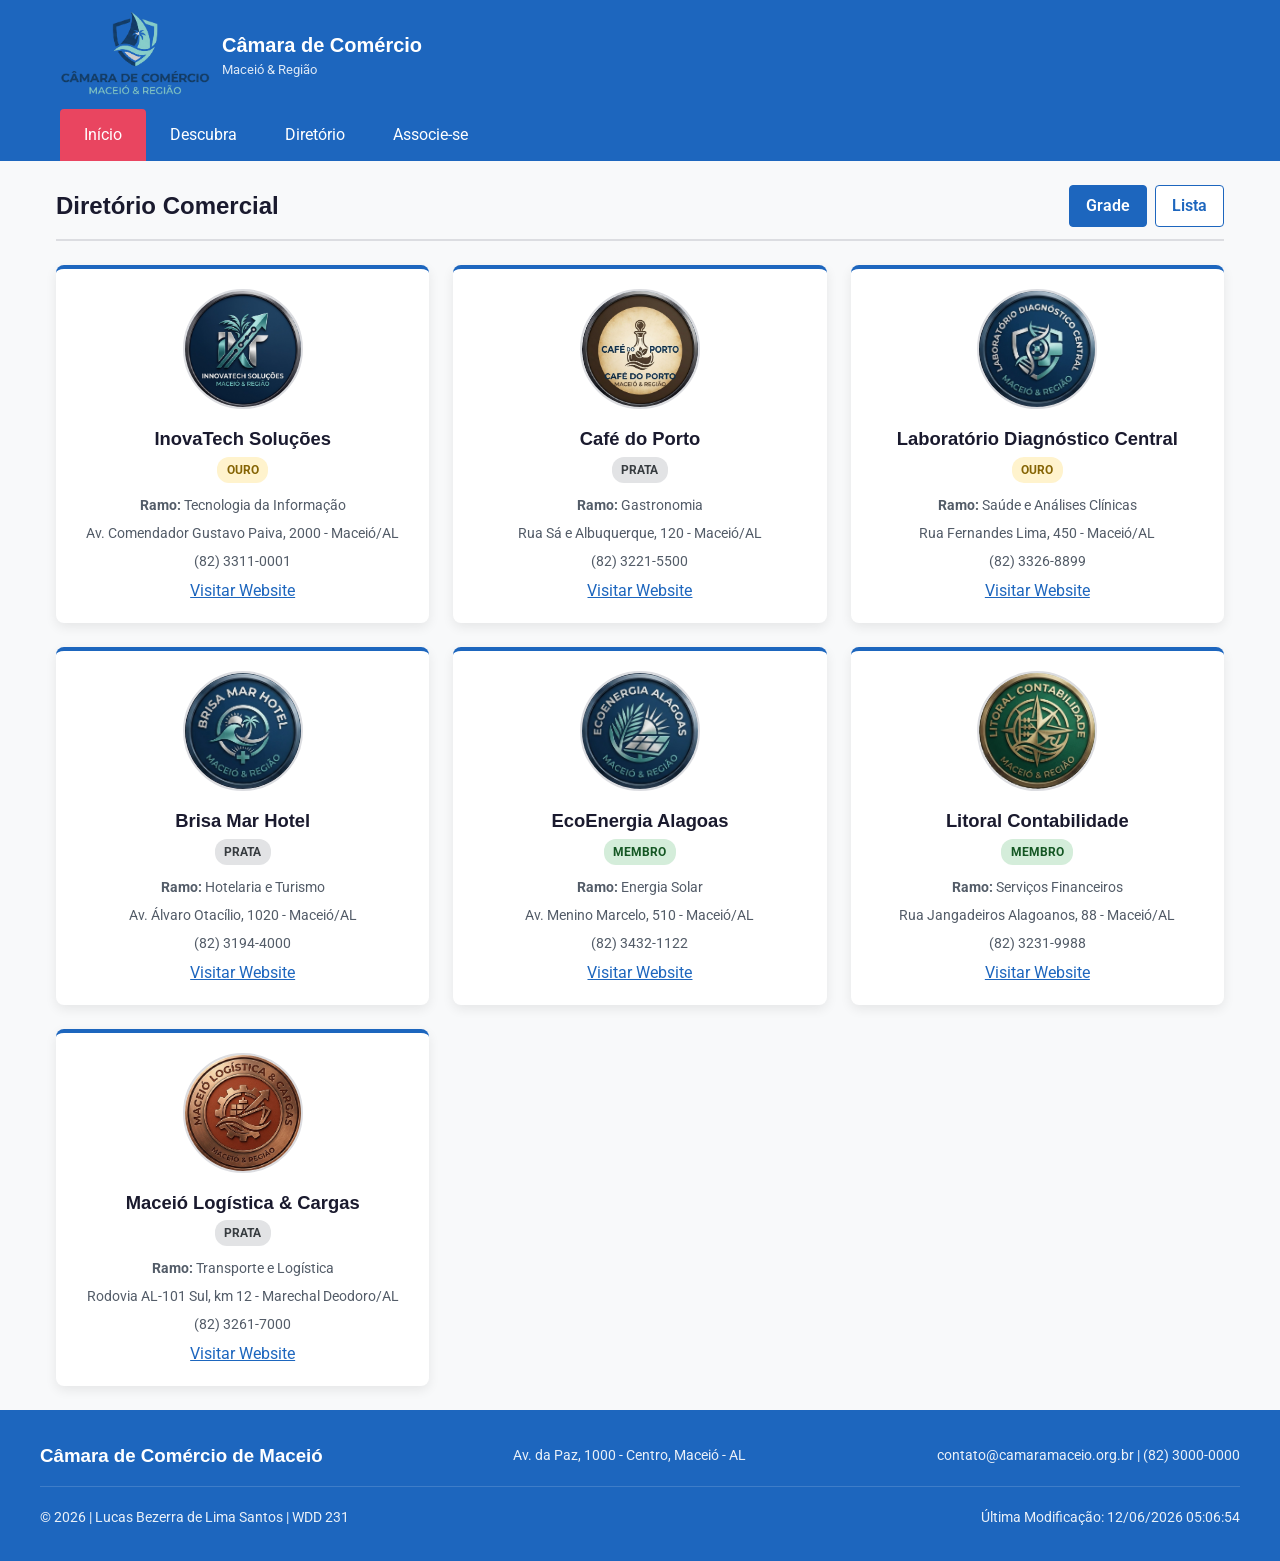
==== camara/index.html @ 441f1b88 "css atualização" ====
<!DOCTYPE html>
<html lang="pt-BR">
<head>
  <meta charset="UTF-8">
  <meta name="viewport" content="width=device-width, initial-scale=1.0">
  <title>Diretório de Membros | Câmara de Comércio de Maceió</title>
  <meta name="description" content="Guia e diretório oficial das empresas associadas à Câmara de Comércio de Maceió. Conheça nossos membros nos níveis Ouro, Prata e Membro.">
  <meta name="author" content="Seu Nome Completo">

  <!-- Favicon -->
  <link rel="icon" type="image/x-icon" href="imagens/favicon.ico">

  <!-- Open Graph / Facebook -->
  <meta property="og:type" content="website">
  <meta property="og:title" content="Diretório de Membros | Câmara de Comércio de Maceió">
  <meta property="og:description" content="Descubra empresas associadas, oportunidades de parceria e fornecedores certificados na região metropolitana.">
  <meta property="og:url" content="https://seunome.github.io/wdd231/camara/diretorio.html">
  <meta property="og:image" content="https://seunome.github.io/wdd231/camara/imagens/og-image.jpg">

  <!-- Estilos (normalize SEMPRE antes do estilo principal) -->

  <link rel="preconnect" href="https://fonts.googleapis.com">
  <link rel="preconnect" href="https://fonts.gstatic.com" crossorigin>
  <link href="https://fonts.googleapis.com/css2?family=Roboto:wght@400;700&display=swap" rel="stylesheet">


  <link rel="stylesheet" href="estilos/normalize.css">
  <link rel="stylesheet" href="estilos/principal.css">
  

  <!-- Scripts -->
  <script src="scripts/main.js" defer></script>
  <script src="scripts/diretorio.js" defer></script>
</head>
<body>
  <header>
    <div class="header-container">
      <div class="brand">
        <img src="imagens/logo-camara.png" alt="Logo da Câmara de Comércio" width="60" height="60">
        <div>
          <h1>Câmara de Comércio</h1>
          <p class="tagline">Maceió & Região</p>
        </div>
      </div>
      <button id="menu-btn" aria-label="Abrir Menu de Navegação" aria-expanded="false">
        <span></span>
        <span></span>
        <span></span>
      </button>
    </div>
    <nav id="primary-nav" class="nav-menu">
      <ul>
        <li><a href="index.html" class="active">Início</a></li>
        <li><a href="descubra.html">Descubra</a></li>
        <li><a href="diretorio.html">Diretório</a></li>
        <li><a href="associar.html">Associe-se</a></li>
      </ul>
    </nav>
  </header>

  <main>
    <div class="diretorio-header">
      <h2>Diretório Comercial</h2>
      <div class="view-toggle" role="group" aria-label="Alterar visualização do diretório">
        <button id="btn-grid" class="active" aria-pressed="true">Grade</button>
        <button id="btn-list" aria-pressed="false">Lista</button>
      </div>
    </div>

    <!-- Contêiner dinâmico dos membros -->
    <div id="members-container" class="grid-view"></div>
  </main>

  <footer>
    <div class="footer-info">
      <h3>Câmara de Comércio de Maceió</h3>
      <p>Av. da Paz, 1000 - Centro, Maceió - AL</p>
      <p>contato@camaramaceio.org.br | (82) 3000-0000</p>
    </div>
    <div class="footer-dev">
      <p>&copy; <span id="current-year"></span> | Lucas Bezerra de Lima Santos | WDD 231</p>
      <p>Última Modificação: <span id="last-modified"></span></p>
    </div>
  </footer>
</body>
</html>
---- camara/estilos/principal.css ----
:root {
  --cor-primaria: #1d66be;
  --cor-secundaria: #e94560;
  --cor-fundo: #f8f9fa;
  --cor-card: #ffffff;
  --cor-texto: #1a1a2e;
  --cor-texto-mutado: #535c68;
  --cor-borda: #dcdde1;
  --sombra-card: 0 4px 12px rgba(0, 0, 0, 0.08);
  --font-corpo: 'Roboto', sans-serif;
  --font-titulos: 'Montserrat', sans-serif;

}

body {
  font-family: var(--font-corpo);
  background-color: var(--cor-fundo);
  color: var(--cor-texto);
  display: flex;
  flex-direction: column;
  min-height: 100vh;
}

h1, h2, h3 {
  font-family: var(--font-titulos);
  font-weight: 700;
}

/* Header & Navegação */
header {
  background-color: var(--cor-primaria);
  color: #fff;
}

.header-container {
  display: flex;
  justify-content: space-between;
  align-items: center;
  padding: 0.75rem 1.25rem;
  max-width: 1200px;
  margin: 0 auto;
}

.brand img {
  width: 150px;
  height: auto;
}

.brand {
  display: flex;
  align-items: center;
  gap: 0.75rem;
}

.brand h1 {
  font-size: 1.25rem;
  margin: 0;
}

.tagline {
  font-size: 0.8rem;
  opacity: 0.85;
}

#menu-btn {
  background: none;
  border: none;
  display: flex;
  flex-direction: column;
  gap: 5px;
  cursor: pointer;
  padding: 0.5rem;
}

#menu-btn span {
  display: block;
  width: 25px;
  height: 3px;
  background-color: #fff;
  border-radius: 2px;
}

.nav-menu {
  display: none;
  background-color: #162447;
}

.nav-menu.open {
  display: block;
}

.nav-menu ul {
  list-style: none;
  display: flex;
  flex-direction: column;
}

.nav-menu a {
  display: block;
  padding: 0.9rem 1.5rem;
  color: #fff;
  text-decoration: none;
  border-bottom: 1px solid rgba(255, 255, 255, 0.1);
  transition: background 0.2s ease;
}

.nav-menu a:hover,
.nav-menu a.active {
  background-color: var(--cor-secundaria);
}

/* Main */
main {
  flex: 1;
  padding: 1.5rem 1rem;
  max-width: 1200px;
  width: 100%;
  margin: 0 auto;
}

.diretorio-header {
  display: flex;
  justify-content: space-between;
  align-items: center;
  flex-wrap: wrap;
  gap: 1rem;
  margin-bottom: 1.5rem;
  padding-bottom: 0.75rem;
  border-bottom: 2px solid var(--cor-borda);
}

.view-toggle {
  display: flex;
  gap: 0.5rem;
}

.view-toggle button {
  padding: 0.5rem 1rem;
  border: 1px solid var(--cor-primaria);
  background-color: #fff;
  color: var(--cor-primaria);
  cursor: pointer;
  border-radius: 4px;
  font-weight: 600;
  transition: all 0.2s ease;
}

.view-toggle button.active {
  background-color: var(--cor-primaria);
  color: #fff;
}

/* Visualização em Grade (Cards) */
.grid-view {
  display: grid;
  grid-template-columns: repeat(auto-fill, minmax(280px, 1fr));
  gap: 1.5rem;
}

.grid-view .member-card {
  background: var(--cor-card);
  border-radius: 8px;
  padding: 1.25rem;
  box-shadow: var(--sombra-card);
  display: flex;
  flex-direction: column;
  align-items: center;
  text-align: center;
  border-top: 4px solid var(--cor-primaria);
}

.grid-view .member-card img {
  width: 120px;
  height: 120px;
  object-fit: cover;
  border-radius: 50%;
  margin-bottom: 1rem;
  border: 2px solid var(--cor-borda);
}

.grid-view .member-card h3 {
  margin-bottom: 0.25rem;
  font-size: 1.15rem;
}

.grid-view .member-card .badge {
  display: inline-block;
  font-size: 0.75rem;
  font-weight: bold;
  text-transform: uppercase;
  padding: 0.25rem 0.6rem;
  border-radius: 12px;
  margin-bottom: 0.75rem;
}

.grid-view .member-card p {
  font-size: 0.9rem;
  color: var(--cor-texto-mutado);
  margin-bottom: 0.4rem;
}

.grid-view .member-card a {
  color: var(--cor-primaria);
  text-decoration: underline;
  word-break: break-all;
  margin-top: auto;
  padding-top: 0.5rem;
}

/* Visualização em Lista */
.list-view {
  display: flex;
  flex-direction: column;
  gap: 0.5rem;
}

.list-view .member-card {
  background: var(--cor-card);
  border-radius: 4px;
  padding: 0.9rem 1.2rem;
  box-shadow: 0 1px 4px rgba(0, 0, 0, 0.05);
  display: flex;
  justify-content: space-between;
  align-items: center;
  flex-wrap: wrap;
  gap: 0.75rem;
  border-left: 4px solid var(--cor-primaria);
}

.list-view .member-card img {
  display: none; /* Oculta a imagem na lista simplificada */
}

.list-view .member-info {
  display: flex;
  flex-direction: column;
}

.list-view .member-card h3 {
  font-size: 1.05rem;
}

.list-view .badge {
  font-size: 0.75rem;
  font-weight: bold;
  width: fit-content;
}

/* Níveis de Associação */
.badge-ouro { background: #fff3cd; color: #856404; }
.badge-prata { background: #e2e3e5; color: #383d41; }
.badge-membro { background: #d4edda; color: #155724; }

/* Rodapé */
footer {
  background-color: var(--cor-primaria);
  color: #fff;
  padding: 2rem 1rem;
  margin-top: auto;
}

.footer-info, .footer-dev {
  max-width: 1200px;
  margin: 0 auto;
  text-align: center;
}

.footer-info {
  margin-bottom: 1.25rem;
  border-bottom: 1px solid rgba(255, 255, 255, 0.15);
  padding-bottom: 1rem;
}

.footer-info p, .footer-dev p {
  font-size: 0.85rem;
  opacity: 0.9;
  line-height: 1.6;
}

/* Responsividade Desktop */
@media (min-width: 768px) {
  #menu-btn {
    display: none;
  }

  .nav-menu {
    display: block;
    background: transparent;
  }

  .nav-menu ul {
    flex-direction: row;
    max-width: 1200px;
    margin: 0 auto;
    padding: 0 1.25rem;
  }

  .nav-menu a {
    border-bottom: none;
    border-radius: 4px 4px 0 0;
  }

  .footer-info, .footer-dev {
    display: flex;
    justify-content: space-between;
    text-align: left;
  }

  .footer-info {
    align-items: center;
  }
}
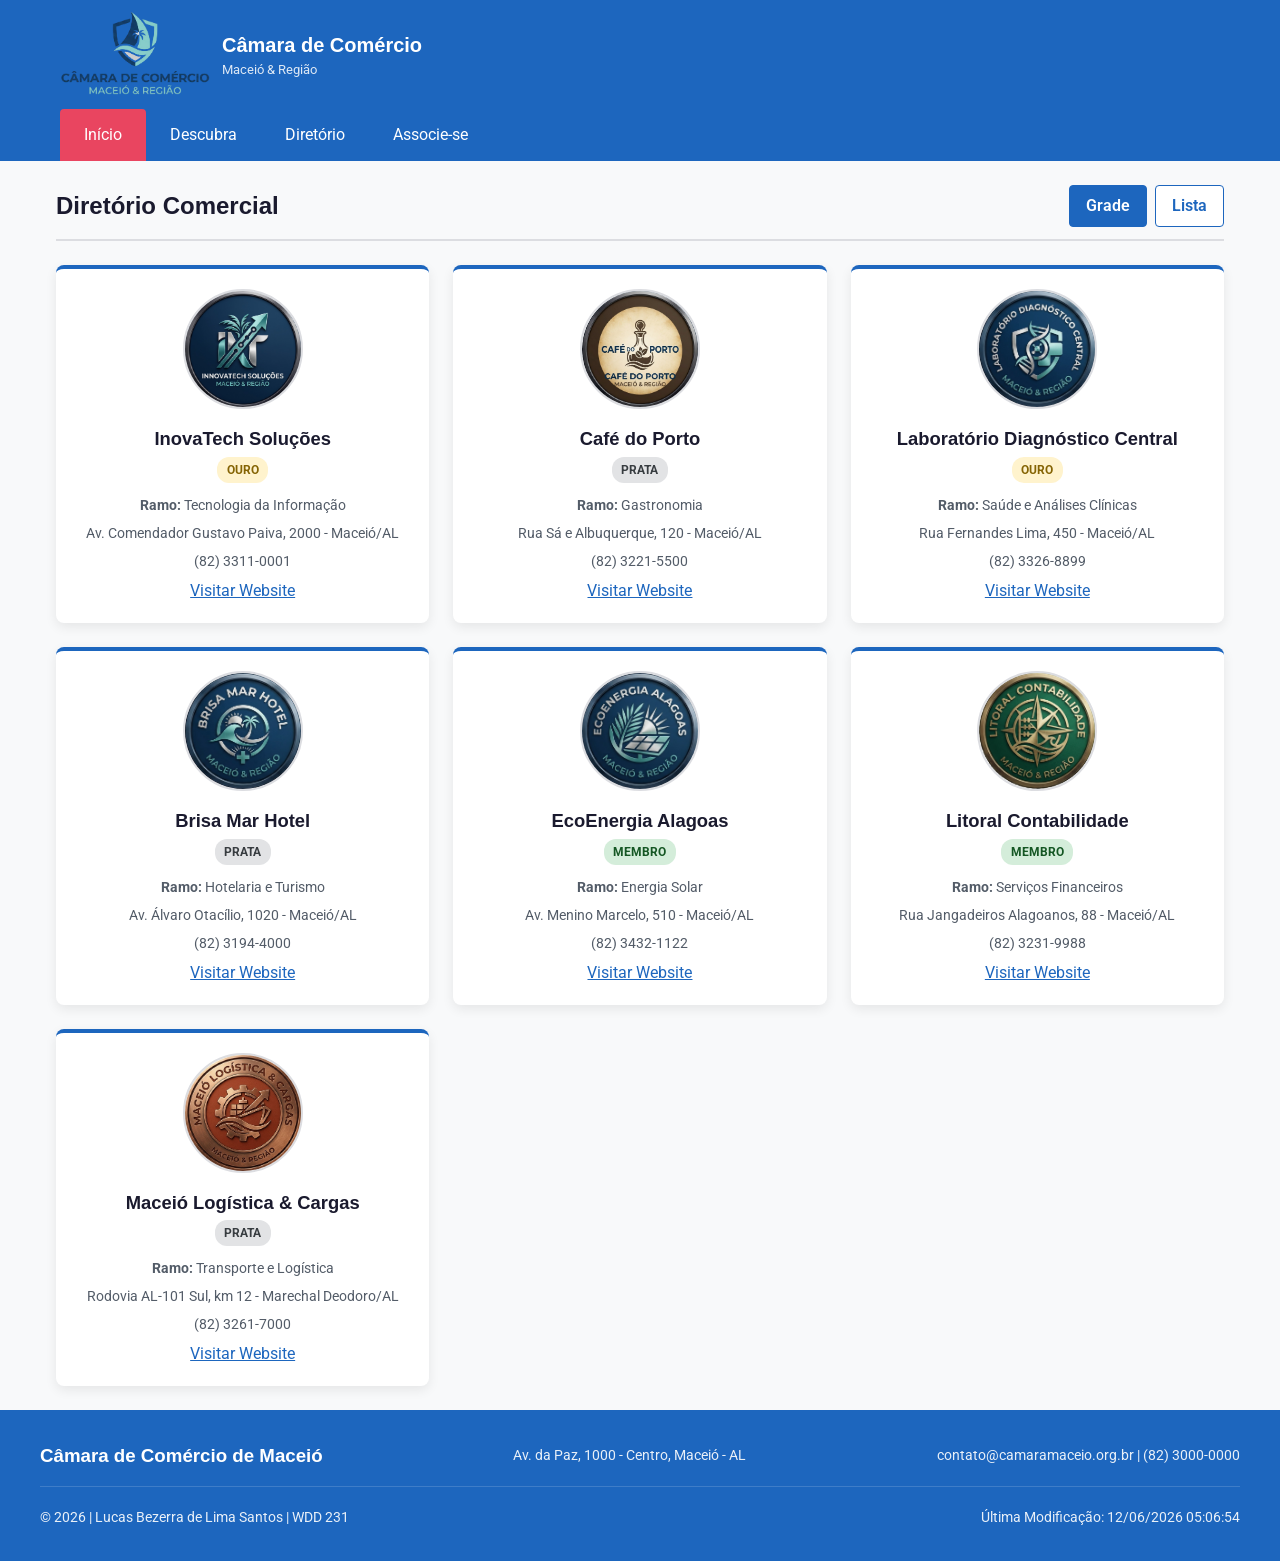
==== commit 72d450e1: "atualização de imagem" ====
--- a/camara/index.html
+++ b/camara/index.html
@@ -36,7 +36,7 @@
   <header>
     <div class="header-container">
       <div class="brand">
-        <img src="imagens/logo-camara.png" alt="Logo da Câmara de Comércio" width="60" height="60">
+        <img src="imagens/logo-camara.webp" alt="Logo da Câmara de Comércio" width="60" height="60">
         <div>
           <h1>Câmara de Comércio</h1>
           <p class="tagline">Maceió & Região</p>
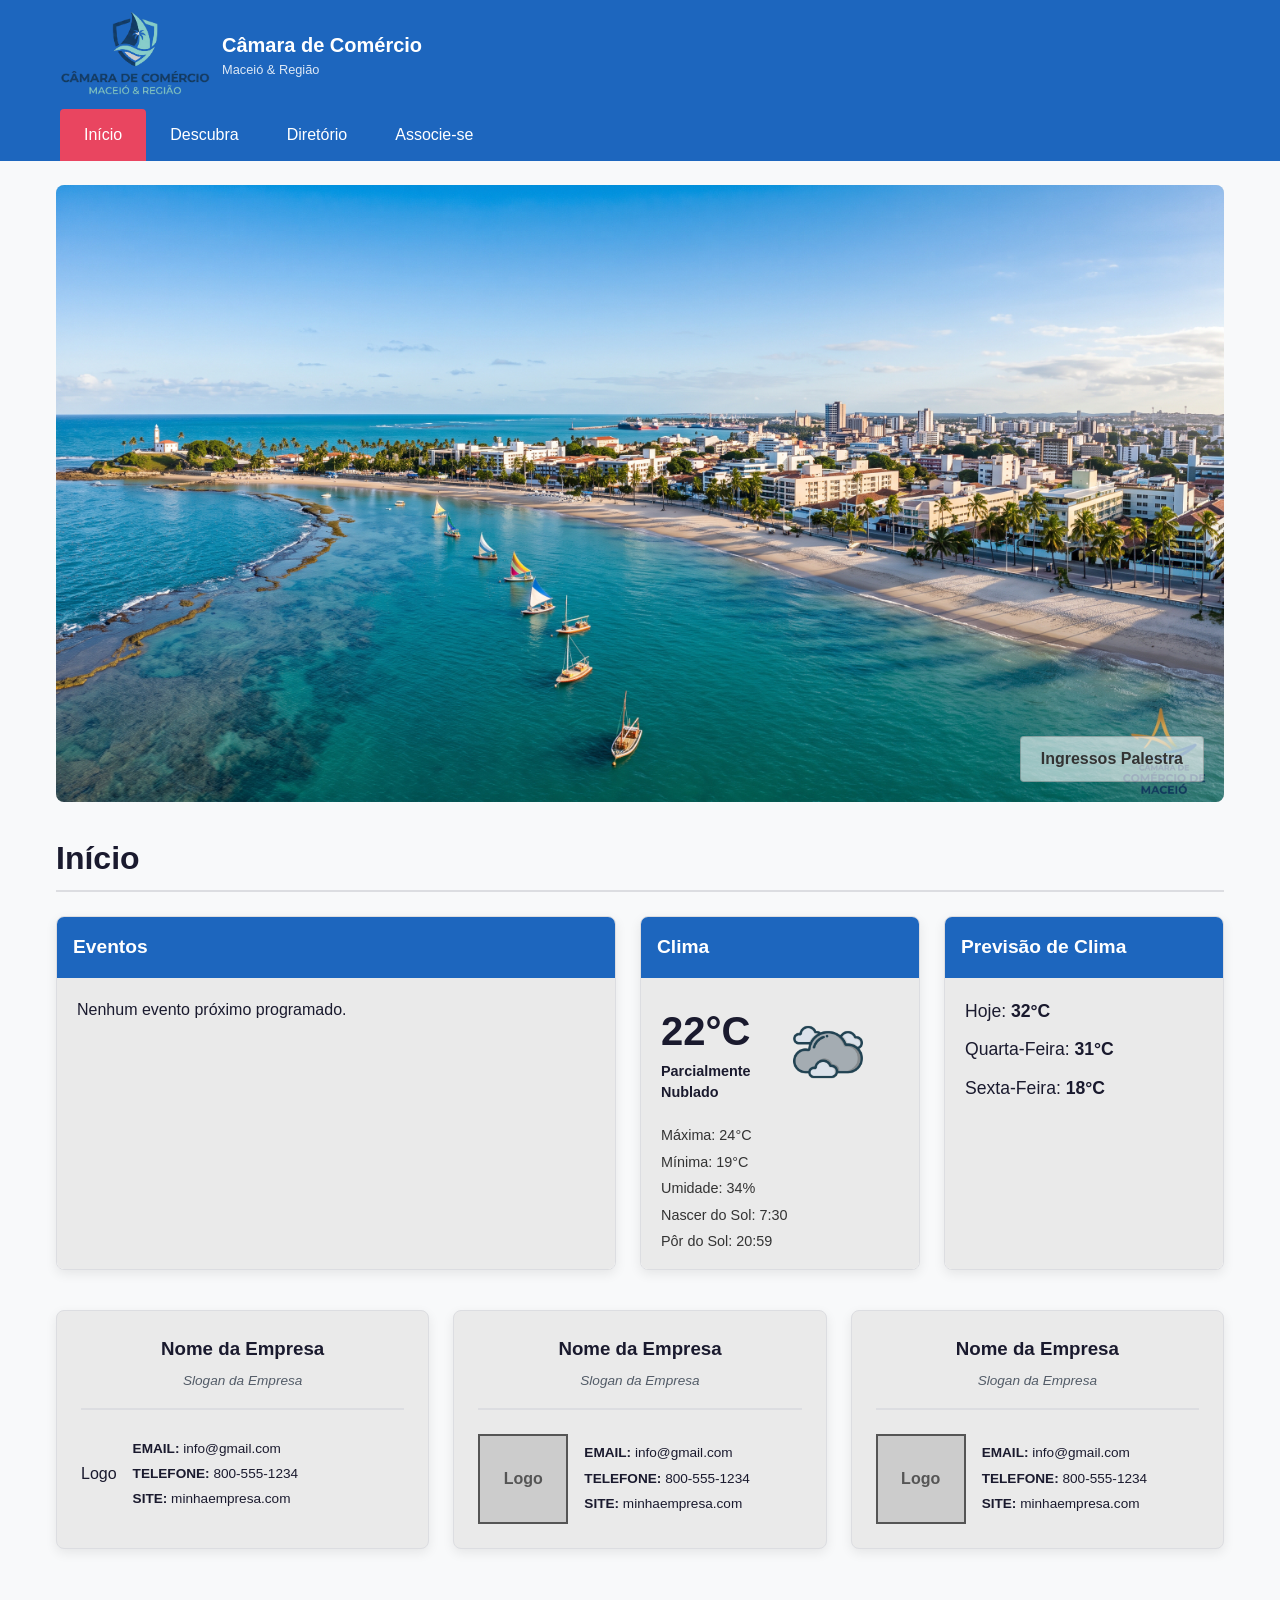
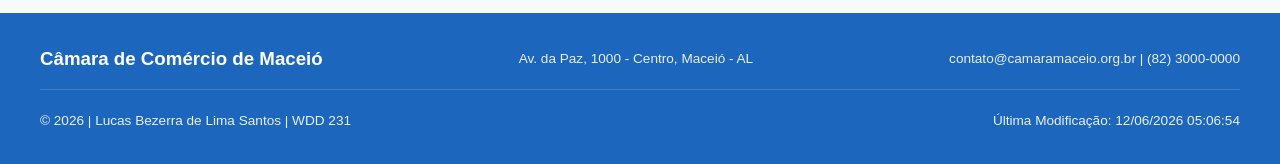
==== commit 437ba94d: "pagina inicial atualizada" ====
--- a/camara/index.html
+++ b/camara/index.html
@@ -3,34 +3,29 @@
 <head>
   <meta charset="UTF-8">
   <meta name="viewport" content="width=device-width, initial-scale=1.0">
-  <title>Diretório de Membros | Câmara de Comércio de Maceió</title>
-  <meta name="description" content="Guia e diretório oficial das empresas associadas à Câmara de Comércio de Maceió. Conheça nossos membros nos níveis Ouro, Prata e Membro.">
-  <meta name="author" content="Seu Nome Completo">
+  <title>Início | Câmara de Comércio de Maceió</title>
+  <meta name="description" content="Página inicial da Câmara de Comércio de Maceió. Conheça nossos eventos, previsão do tempo e empresas parceiras em destaque.">
+  <meta name="author" content="Lucas Bezerra de Lima Santos">
 
   <!-- Favicon -->
   <link rel="icon" type="image/x-icon" href="imagens/favicon.ico">
 
   <!-- Open Graph / Facebook -->
   <meta property="og:type" content="website">
-  <meta property="og:title" content="Diretório de Membros | Câmara de Comércio de Maceió">
-  <meta property="og:description" content="Descubra empresas associadas, oportunidades de parceria e fornecedores certificados na região metropolitana.">
-  <meta property="og:url" content="https://seunome.github.io/wdd231/camara/diretorio.html">
+  <meta property="og:title" content="Início | Câmara de Comércio de Maceió">
+  <meta property="og:description" content="Junte-se à nossa rede de negócios na região metropolitana de Maceió.">
+  <meta property="og:url" content="https://seunome.github.io/wdd231/camara/index.html">
   <meta property="og:image" content="https://seunome.github.io/wdd231/camara/imagens/og-image.jpg">
 
-  <!-- Estilos (normalize SEMPRE antes do estilo principal) -->
-
-  <link rel="preconnect" href="https://fonts.googleapis.com">
-  <link rel="preconnect" href="https://fonts.gstatic.com" crossorigin>
-  <link href="https://fonts.googleapis.com/css2?family=Roboto:wght@400;700&display=swap" rel="stylesheet">
-
-
+  <!-- Estilos -->
   <link rel="stylesheet" href="estilos/normalize.css">
   <link rel="stylesheet" href="estilos/principal.css">
-  
+  <link rel="stylesheet" href="estilos-inicial/estilo-inicial.css">
 
   <!-- Scripts -->
   <script src="scripts/main.js" defer></script>
-  <script src="scripts/diretorio.js" defer></script>
+  <!-- Adicione um script específico para a home se necessário (ex: carregar clima/empresas) -->
+  <script src="scripts/home.js" defer></script>
 </head>
 <body>
   <header>
@@ -59,16 +54,107 @@
   </header>
 
   <main>
-    <div class="diretorio-header">
-      <h2>Diretório Comercial</h2>
-      <div class="view-toggle" role="group" aria-label="Alterar visualização do diretório">
-        <button id="btn-grid" class="active" aria-pressed="true">Grade</button>
-        <button id="btn-list" aria-pressed="false">Lista</button>
-      </div>
-    </div>
+    <!-- Seção Hero Imagem -->
+    <section class="hero-section">
+      <picture>
+        <source media="(max-width: 768px)" srcset="imagens/hero-mobile.webp">
+        <img src="og-image.jpg" alt="Visão geral de Maceió" class="hero-img">
+      </picture>
+      <a href="palestra.html" class="btn-hero">Ingressos Palestra</a>
+    </section>
 
-    <!-- Contêiner dinâmico dos membros -->
-    <div id="members-container" class="grid-view"></div>
+    <h2 class="home-title">Início</h2>
+
+    <!-- Seção Superior: Eventos e Clima -->
+    <section class="top-widgets">
+      <!-- Eventos -->
+      <article class="widget-card">
+        <h3 class="widget-header">Eventos</h3>
+        <div class="widget-content">
+          <!-- Conteúdo dinâmico de eventos entrará aqui -->
+          <p>Nenhum evento próximo programado.</p>
+        </div>
+      </article>
+
+      <!-- Clima -->
+      <article class="widget-card">
+        <h3 class="widget-header">Clima</h3>
+        <div class="widget-content weather-content">
+          <div class="weather-main">
+            <span class="temp">22°C</span>
+            <span class="condition">Parcialmente Nublado</span>
+          </div>
+          <div class="weather-icon">
+            <img src="imagens/icone-nublado.png" alt="Ícone de nublado">
+          </div>
+          <ul class="weather-details">
+            <li>Máxima: 24°C</li>
+            <li>Mínima: 19°C</li>
+            <li>Umidade: 34%</li>
+            <li>Nascer do Sol: 7:30</li>
+            <li>Pôr do Sol: 20:59</li>
+          </ul>
+        </div>
+      </article>
+
+      <!-- Previsão de Clima -->
+      <article class="widget-card">
+        <h3 class="widget-header">Previsão de Clima</h3>
+        <div class="widget-content forecast-content">
+          <p>Hoje: <strong>32°C</strong></p>
+          <p>Quarta-Feira: <strong>31°C</strong></p>
+          <p>Sexta-Feira: <strong>18°C</strong></p>
+        </div>
+      </article>
+    </section>
+
+    <!-- Seção Inferior: Destaques de Empresas -->
+    <section class="bottom-widgets">
+      <!-- Empresa 1 -->
+      <article class="spotlight-card">
+        <h3>Nome da Empresa</h3>
+        <p class="slogan">Slogan da Empresa</p>
+        <hr>
+        <div class="spotlight-info">
+          <div class="imagens/member-1.jpg">Logo</div>
+          <div class="contact-info">
+            <p><strong>EMAIL:</strong> info@gmail.com</p>
+            <p><strong>TELEFONE:</strong> 800-555-1234</p>
+            <p><strong>SITE:</strong> minhaempresa.com</p>
+          </div>
+        </div>
+      </article>
+
+      <!-- Empresa 2 -->
+      <article class="spotlight-card">
+        <h3>Nome da Empresa</h3>
+        <p class="slogan">Slogan da Empresa</p>
+        <hr>
+        <div class="spotlight-info">
+          <div class="img-placeholder">Logo</div>
+          <div class="contact-info">
+            <p><strong>EMAIL:</strong> info@gmail.com</p>
+            <p><strong>TELEFONE:</strong> 800-555-1234</p>
+            <p><strong>SITE:</strong> minhaempresa.com</p>
+          </div>
+        </div>
+      </article>
+
+      <!-- Empresa 3 -->
+      <article class="spotlight-card">
+        <h3>Nome da Empresa</h3>
+        <p class="slogan">Slogan da Empresa</p>
+        <hr>
+        <div class="spotlight-info">
+          <div class="img-placeholder">Logo</div>
+          <div class="contact-info">
+            <p><strong>EMAIL:</strong> info@gmail.com</p>
+            <p><strong>TELEFONE:</strong> 800-555-1234</p>
+            <p><strong>SITE:</strong> minhaempresa.com</p>
+          </div>
+        </div>
+      </article>
+    </section>
   </main>
 
   <footer>
@@ -78,7 +164,7 @@
       <p>contato@camaramaceio.org.br | (82) 3000-0000</p>
     </div>
     <div class="footer-dev">
-      <p>&copy; <span id="current-year"></span> | Lucas Bezerra de Lima Santos | WDD 231</p>
+      <p>&copy; <span id="current-year">2026</span> | Lucas Bezerra de Lima Santos | WDD 231</p>
       <p>Última Modificação: <span id="last-modified"></span></p>
     </div>
   </footer>
--- a/camara/estilos-inicial/estilo-inicial.css
+++ b/camara/estilos-inicial/estilo-inicial.css
@@ -0,0 +1,193 @@
+/* =========================================
+   ESTILOS DA PÁGINA INICIAL (INDEX)
+   ========================================= */
+
+/* Seção Hero */
+.hero-section {
+  position: relative;
+  width: 100%;
+  margin-bottom: 2rem;
+  background-color: #e0e0e0; /* Fallback para placeholder */
+  border-radius: 8px;
+  overflow: hidden;
+}
+
+.hero-img {
+  width: 100%;
+  height: auto;
+  min-height: 250px;
+  display: block;
+  object-fit: cover;
+}
+
+.btn-hero {
+  position: absolute;
+  bottom: 20px;
+  right: 20px;
+  background-color: rgba(255, 255, 255, 0.6);
+  color: #333;
+  padding: 10px 20px;
+  text-decoration: none;
+  font-weight: bold;
+  border-radius: 4px;
+  border: 1px solid rgba(0,0,0,0.2);
+  transition: background-color 0.3s ease;
+}
+
+.btn-hero:hover {
+  background-color: var(--cor-secundaria);
+  color: #fff;
+  border-color: var(--cor-secundaria);
+}
+
+.home-title {
+  margin-bottom: 1.5rem;
+  font-size: 2rem;
+  border-bottom: 2px solid var(--cor-borda);
+  padding-bottom: 0.5rem;
+}
+
+/* Grids da Home */
+.top-widgets, 
+.bottom-widgets {
+  display: grid;
+  grid-template-columns: 1fr;
+  gap: 1.5rem;
+  margin-bottom: 2.5rem;
+}
+
+/* Cartões Genéricos (Widgets) */
+.widget-card, 
+.spotlight-card {
+  background-color: var(--cor-card);
+  border: 1px solid var(--cor-borda);
+  border-radius: 8px;
+  overflow: hidden;
+  box-shadow: var(--sombra-card);
+}
+
+/* Cabeçalhos dos cartões superiores */
+.widget-header {
+  background-color: var(--cor-primaria); /* Usa o azul primário do projeto */
+  color: #fff;
+  padding: 1rem;
+  margin: 0;
+  font-size: 1.2rem;
+  text-align: left;
+}
+
+.widget-content {
+  padding: 1.25rem;
+  background-color: #eaeaea; /* Fundo cinza como na imagem */
+  height: calc(100% - 50px);
+}
+
+/* Conteúdo de Clima */
+.weather-content {
+  display: grid;
+  grid-template-columns: 1fr 1fr;
+  align-items: center;
+  gap: 1rem;
+}
+
+.weather-main {
+  display: flex;
+  flex-direction: column;
+}
+
+.weather-main .temp {
+  font-size: 2.5rem;
+  font-weight: bold;
+}
+
+.weather-main .condition {
+  font-size: 0.9rem;
+  font-weight: 600;
+}
+
+.weather-icon img {
+  width: 80px;
+  height: auto;
+}
+
+.weather-details {
+  list-style: none;
+  padding: 0;
+  margin: 0;
+  grid-column: 1 / -1;
+  font-size: 0.9rem;
+  color: #333;
+}
+
+.weather-details li {
+  margin-bottom: 0.3rem;
+}
+
+/* Previsão de Clima */
+.forecast-content p {
+  font-size: 1.1rem;
+  margin-bottom: 0.75rem;
+}
+
+/* Destaques (Spotlights) */
+.spotlight-card {
+  padding: 1.5rem;
+  background-color: #eaeaea; /* Fundo cinza semelhante ao wireframe */
+  display: flex;
+  flex-direction: column;
+  text-align: center;
+}
+
+.spotlight-card h3 {
+  margin: 0 0 0.5rem 0;
+}
+
+.spotlight-card .slogan {
+  font-size: 0.85rem;
+  color: var(--cor-texto-mutado);
+  margin: 0 0 1rem 0;
+  font-style: italic;
+}
+
+.spotlight-card hr {
+  border: 0;
+  border-top: 2px solid var(--cor-borda);
+  margin-bottom: 1.5rem;
+  width: 100%;
+}
+
+.spotlight-info {
+  display: flex;
+  align-items: center;
+  gap: 1rem;
+  text-align: left;
+}
+
+.img-placeholder {
+  width: 90px;
+  height: 90px;
+  background-color: #ccc;
+  display: flex;
+  align-items: center;
+  justify-content: center;
+  border: 2px solid #555;
+  color: #555;
+  font-weight: bold;
+  flex-shrink: 0;
+}
+
+.contact-info p {
+  font-size: 0.85rem;
+  margin: 0.3rem 0;
+}
+
+/* Responsividade para Desktop */
+@media (min-width: 768px) {
+  .top-widgets {
+    grid-template-columns: 2fr 1fr 1fr; /* Eventos um pouco maior como no design */
+  }
+
+  .bottom-widgets {
+    grid-template-columns: repeat(3, 1fr);
+  }
+}
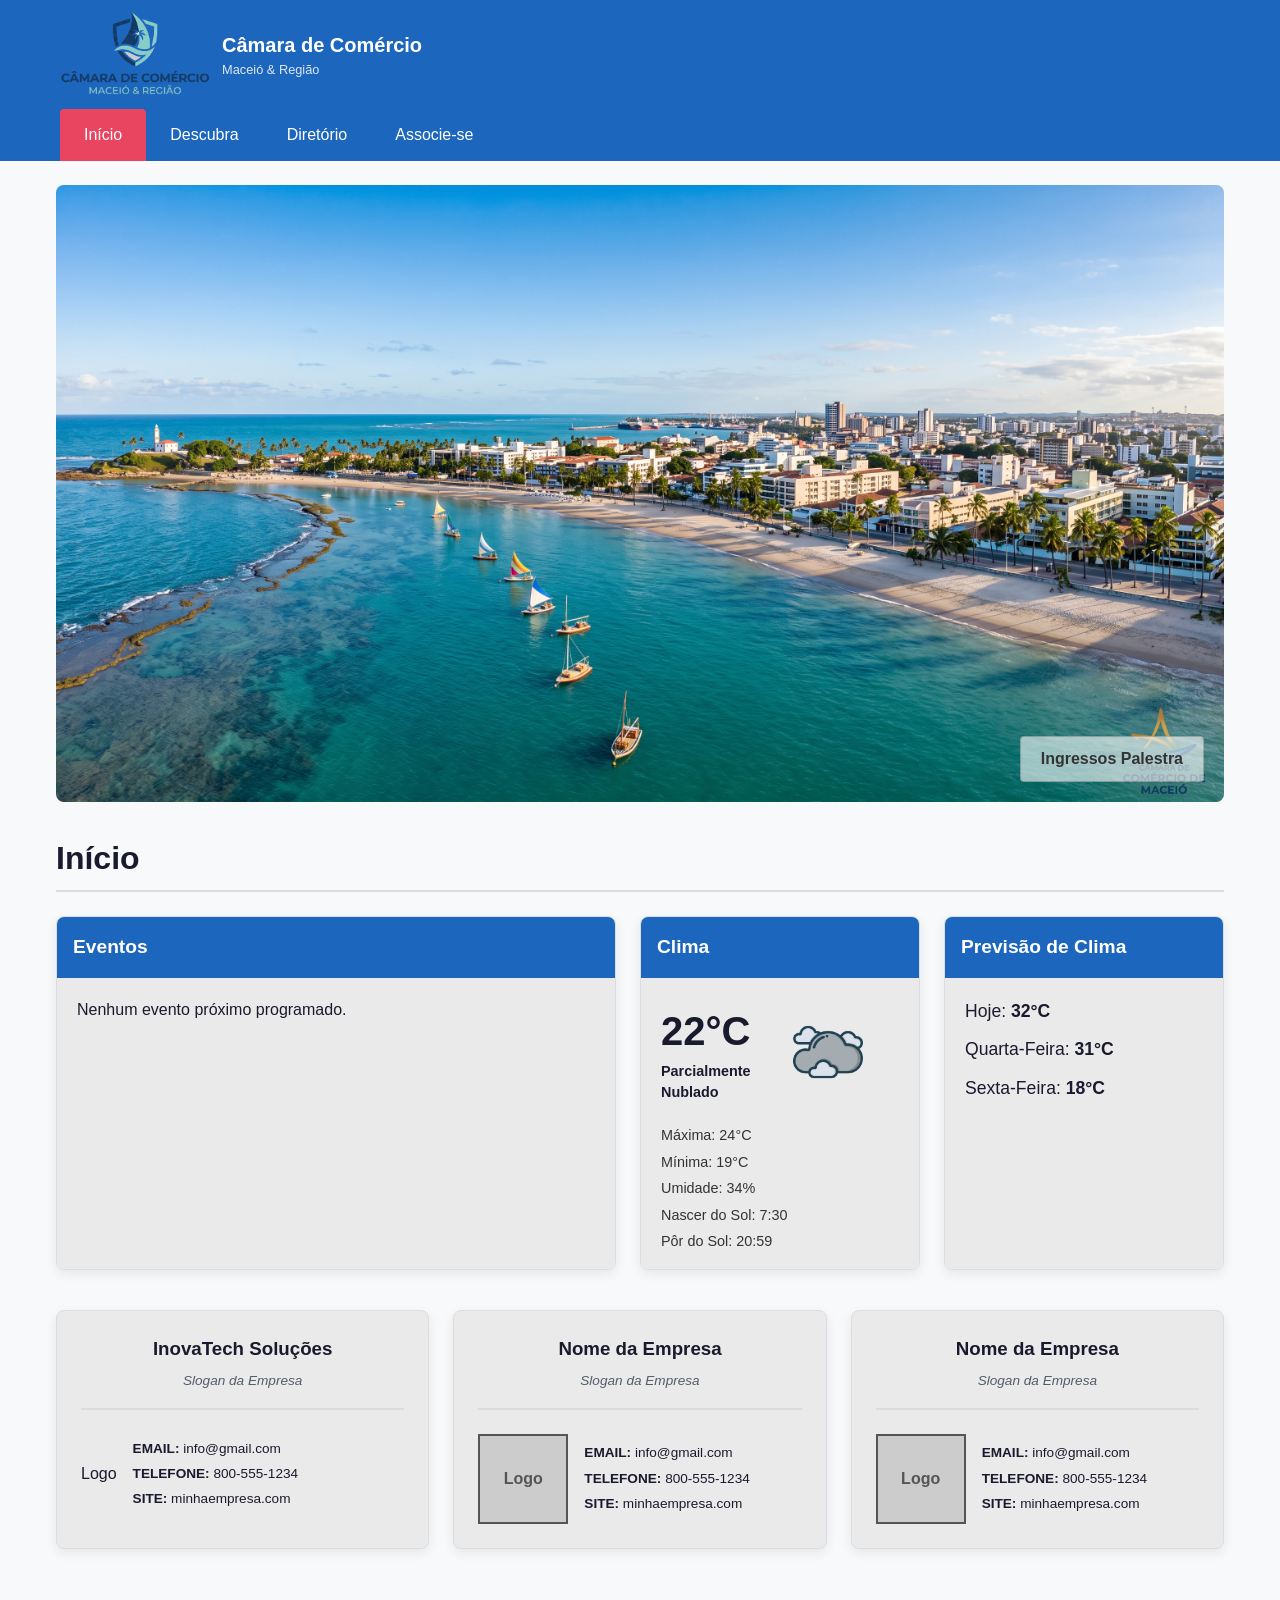
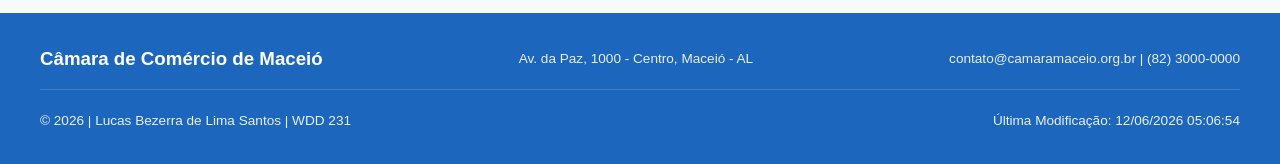
==== commit df6c0cb8: "pequena att" ====
--- a/camara/index.html
+++ b/camara/index.html
@@ -112,7 +112,7 @@
     <section class="bottom-widgets">
       <!-- Empresa 1 -->
       <article class="spotlight-card">
-        <h3>Nome da Empresa</h3>
+        <h3>InovaTech Soluções</h3>
         <p class="slogan">Slogan da Empresa</p>
         <hr>
         <div class="spotlight-info">
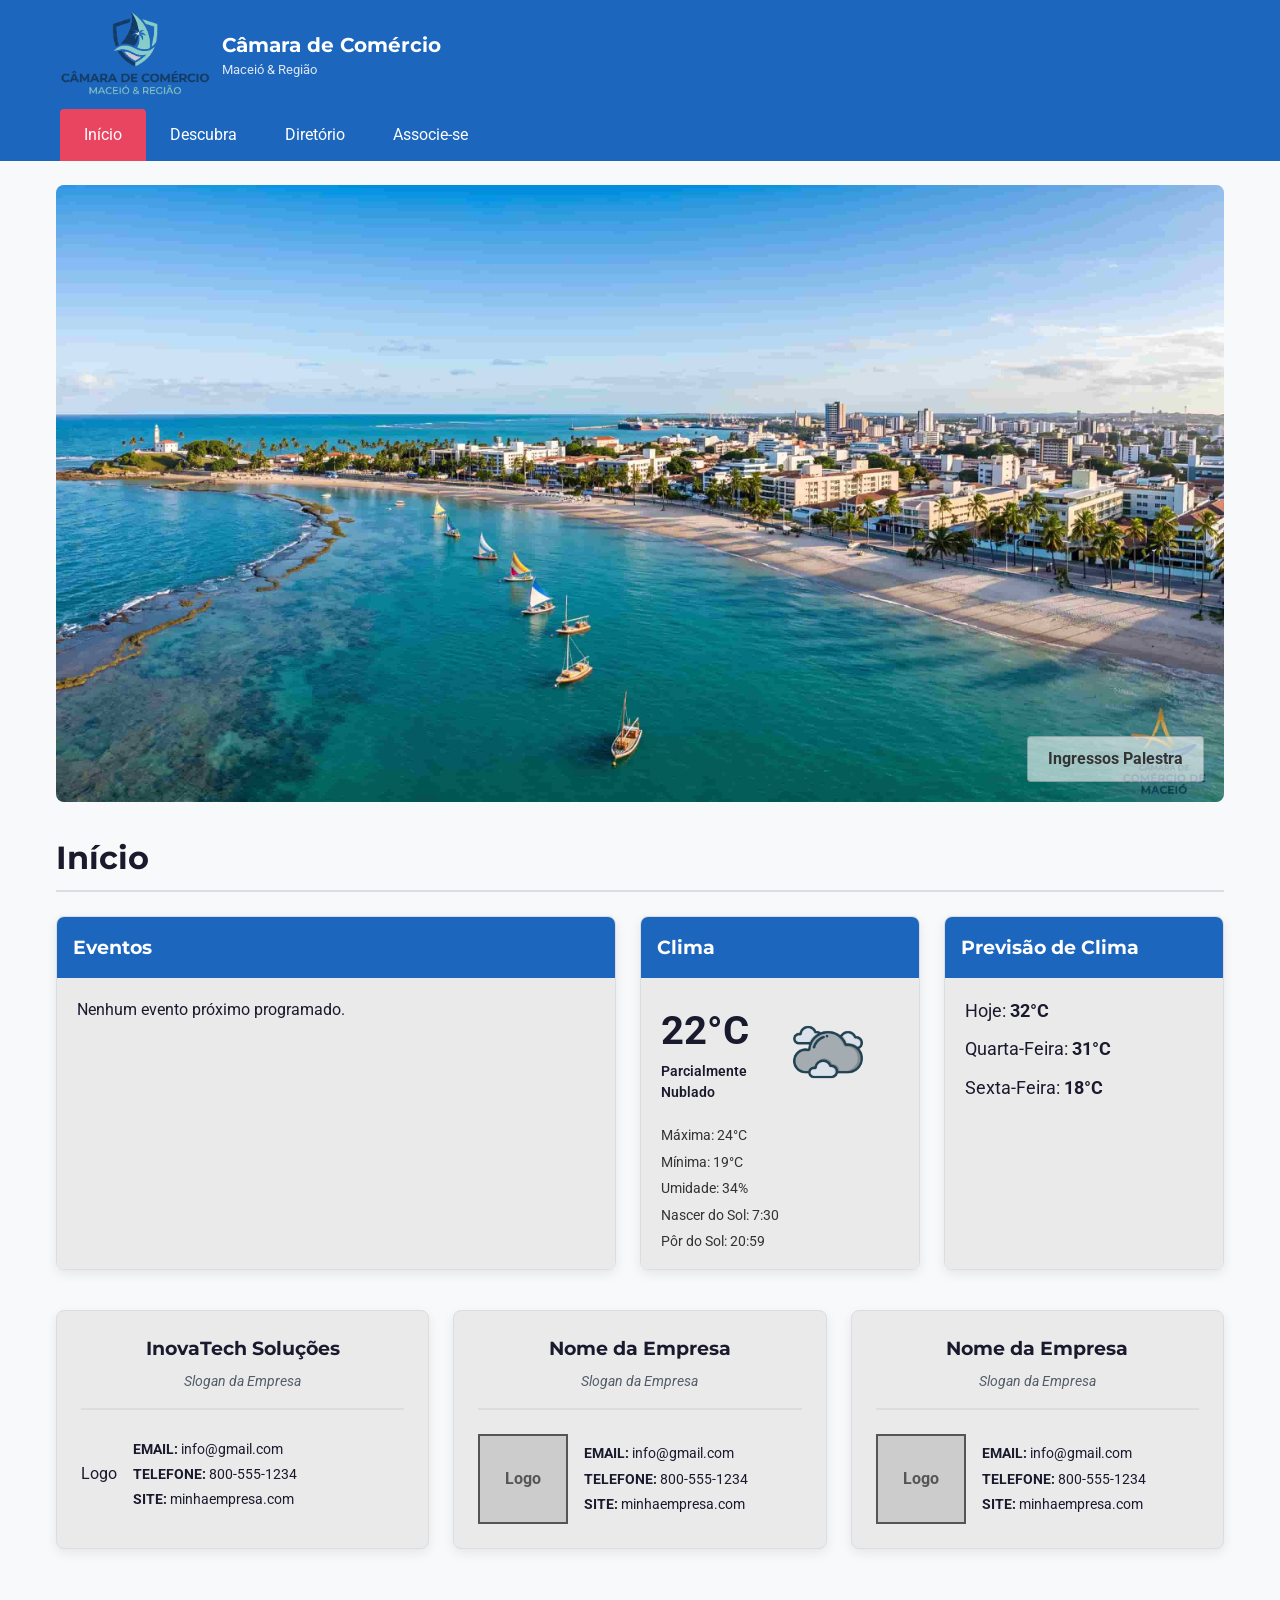
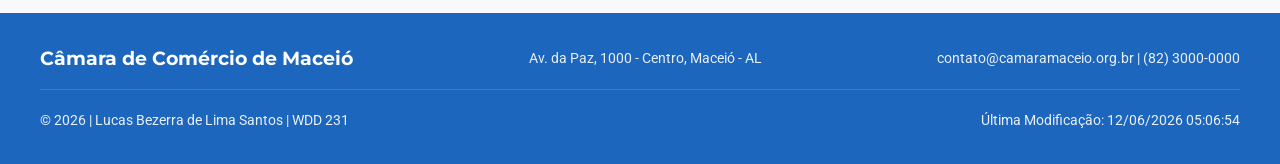
==== commit 42471131: "att fontes" ====
--- a/camara/index.html
+++ b/camara/index.html
@@ -14,8 +14,13 @@
   <meta property="og:type" content="website">
   <meta property="og:title" content="Início | Câmara de Comércio de Maceió">
   <meta property="og:description" content="Junte-se à nossa rede de negócios na região metropolitana de Maceió.">
-  <meta property="og:url" content="https://seunome.github.io/wdd231/camara/index.html">
-  <meta property="og:image" content="https://seunome.github.io/wdd231/camara/imagens/og-image.jpg">
+  <meta property="og:url" content="https://lucasbls7.github.io/wdd231/camara/index.html">
+  <meta property="og:image" content="https://lucasbls7.github.io/wdd231/camara/imagens/og-image.jpg">
+
+  <link rel="preconnect" href="https://fonts.googleapis.com">
+  <link rel="preconnect" href="https://fonts.gstatic.com" crossorigin>
+  <link href="https://fonts.googleapis.com/css2?family=Montserrat:wght@700&family=Roboto&display=swap" rel="stylesheet">
+
 
   <!-- Estilos -->
   <link rel="stylesheet" href="estilos/normalize.css">
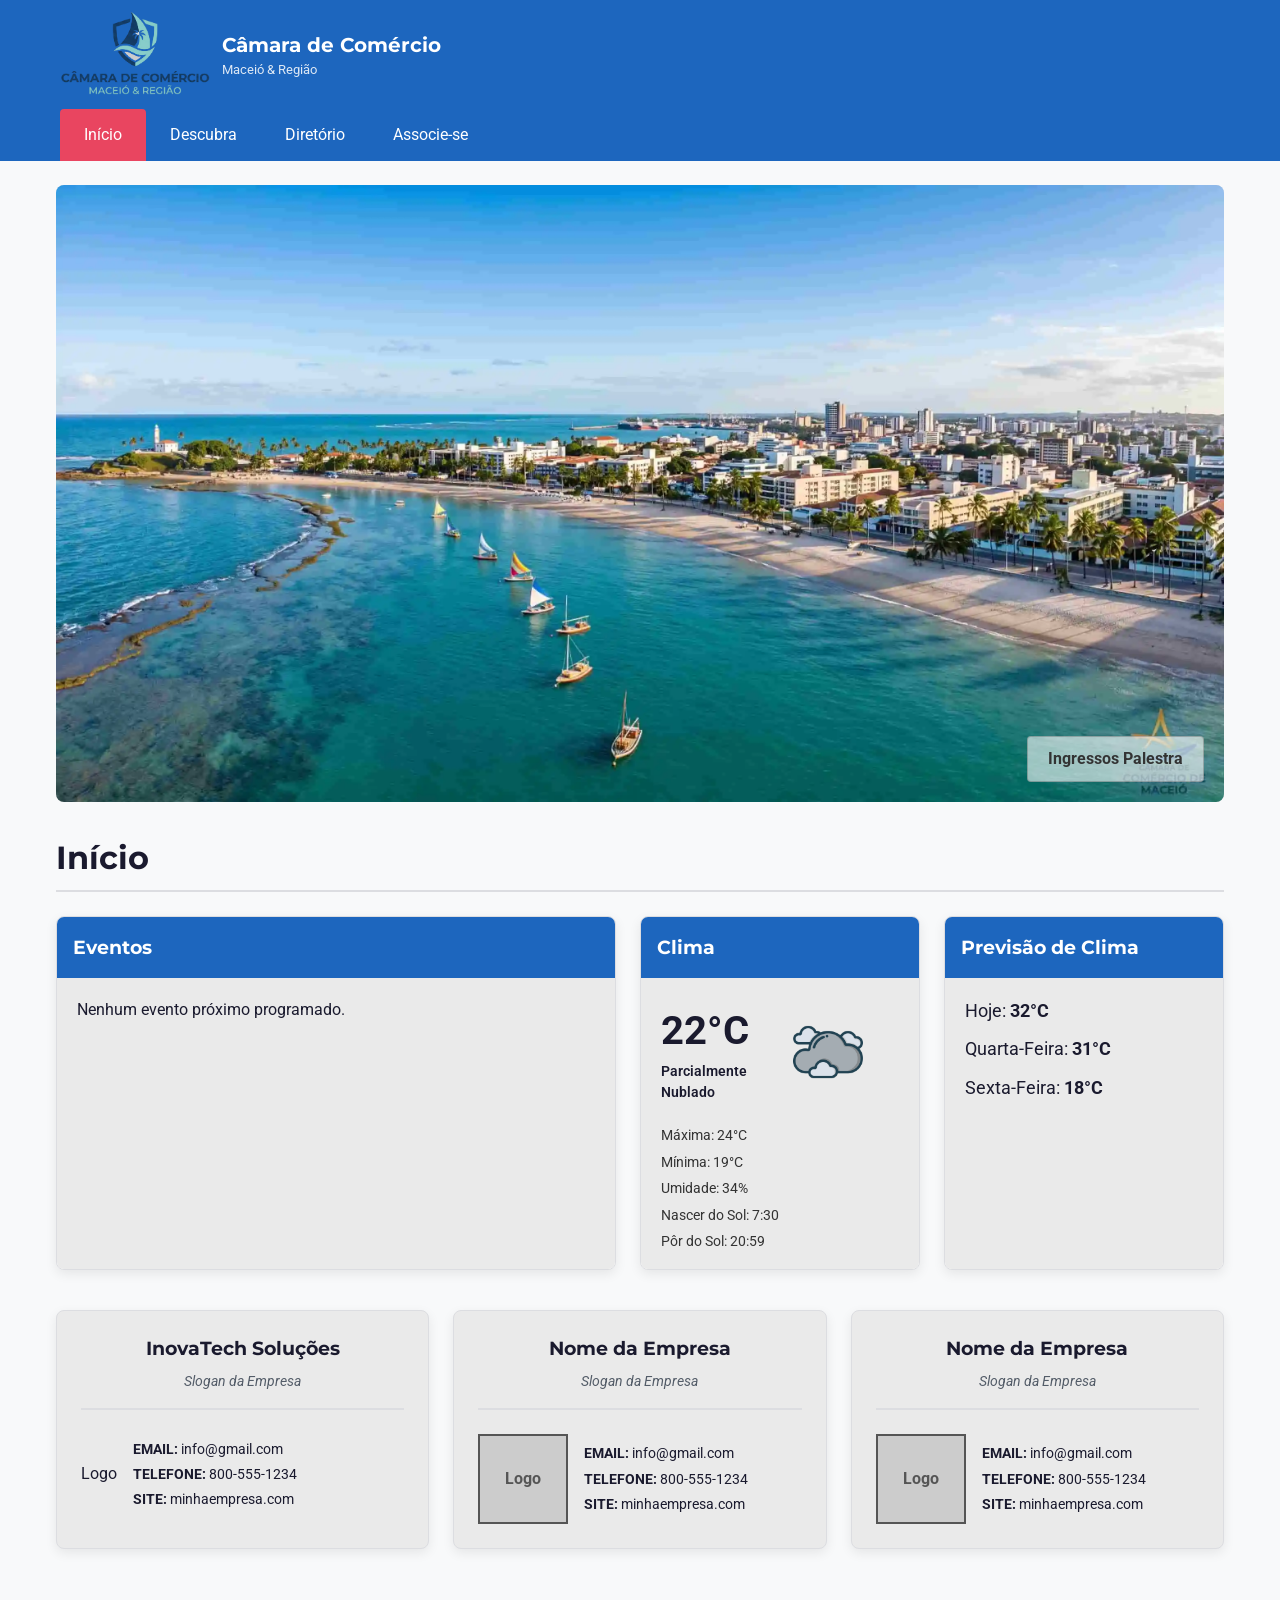
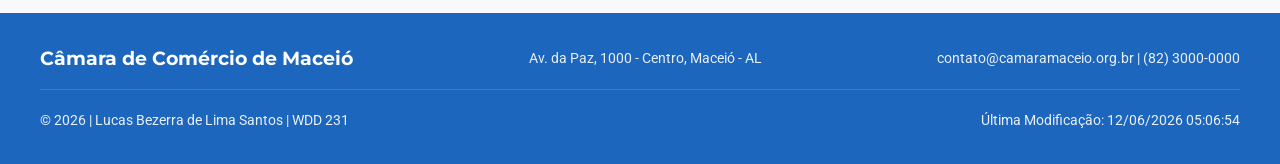
==== commit 7f77a416: "att associar" ====
--- a/camara/index.html
+++ b/camara/index.html
@@ -53,7 +53,7 @@
         <li><a href="index.html" class="active">Início</a></li>
         <li><a href="descubra.html">Descubra</a></li>
         <li><a href="diretorio.html">Diretório</a></li>
-        <li><a href="associar.html">Associe-se</a></li>
+        <li><a href="associacao.html">Associe-se</a></li>
       </ul>
     </nav>
   </header>
